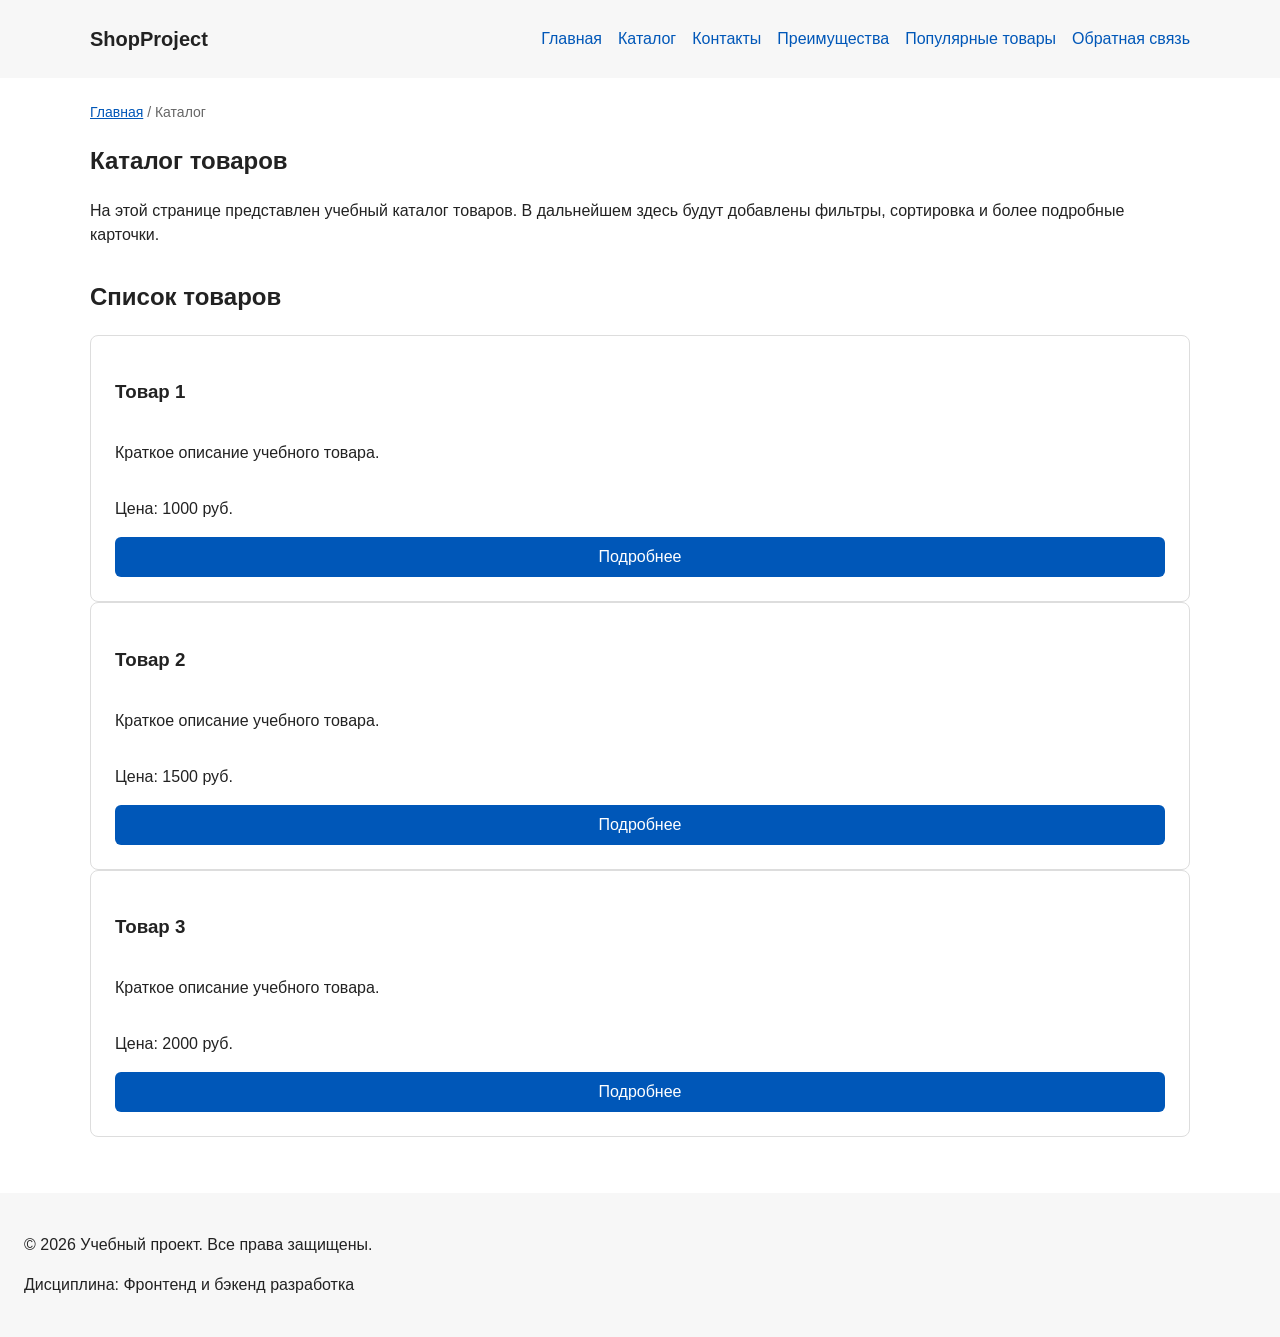
==== catalog.html @ b4f9ef1c "feat: add multi-page structure navigation and anchors" ====
<!DOCTYPE html>
<html lang="ru">
<head>
  <meta charset="UTF-8">
  <meta name="viewport" content="width=device-width, initial-scale=1.0">
  <meta name="description" content="Каталог товаров учебного интернет-магазина.">
  <title>Каталог товаров — Учебный интернет-магазин</title>
  <link rel="stylesheet" href="css/style.css">
</head>
<body>
  <header>
    <div class="site-header">
      <a class="site-logo" href="index.html">ShopProject</a>

      <nav class="site-nav" aria-label="Основная навигация">
        <ul class="site-nav__list">
          <li><a href="index.html">Главная</a></li>
          <li><a href="catalog.html">Каталог</a></li>
          <li><a href="contacts.html">Контакты</a></li>
          <li><a href="index.html#advantages">Преимущества</a></li>
          <li><a href="index.html#popular">Популярные товары</a></li>
          <li><a href="index.html#contacts">Обратная связь</a></li>
        </ul>
      </nav>
    </div>
  </header>

  <main>
    <nav class="breadcrumbs" aria-label="Хлебные крошки">
      <a href="index.html">Главная</a>
      <span>Каталог</span>
    </nav>

    <section class="section">
      <h1>Каталог товаров</h1>
      <p>
        На этой странице представлен учебный каталог товаров.
        В дальнейшем здесь будут добавлены фильтры, сортировка и более
        подробные карточки.
      </p>
    </section>

    <section class="section">
      <h2>Список товаров</h2>

      <article class="product-card">
        <h3>Товар 1</h3>
        <p>Краткое описание учебного товара.</p>
        <p>Цена: 1000 руб.</p>
        <a class="button" href="index.html#popular">Подробнее</a>
      </article>

      <article class="product-card">
        <h3>Товар 2</h3>
        <p>Краткое описание учебного товара.</p>
        <p>Цена: 1500 руб.</p>
        <a class="button" href="index.html#popular">Подробнее</a>
      </article>

      <article class="product-card">
        <h3>Товар 3</h3>
        <p>Краткое описание учебного товара.</p>
        <p>Цена: 2000 руб.</p>
        <a class="button" href="index.html#popular">Подробнее</a>
      </article>
    </section>
  </main>

  <footer>
    <p>&copy; 2026 Учебный проект. Все права защищены.</p>
    <p>Дисциплина: Фронтенд и бэкенд разработка</p>
  </footer>
</body>
</html>
---- css/style.css ----
/* ===============================
   1. Переменные проекта
   =============================== */

:root {
  /* Основные цвета проекта */
  --color-bg: #ffffff;
  --color-text: #222222;
  --color-muted: #666666;
  --color-primary: #0057b8;
  --color-primary-dark: #003f86;
  --color-border: #dddddd;
  --color-surface: #f7f7f7;
  --color-surface-accent: #eef5ff;
  --color-danger: #b00020;
  --color-success: #168a2f;
  --color-success-bg: #eefaf0;
  --color-white: #ffffff;
  --color-badge: #e65100;

  /* Отступы */
  --space-xs: 4px;
  --space-sm: 8px;
  --space-md: 16px;
  --space-lg: 24px;
  --space-xl: 32px;

  /* Скругления */
  --radius-sm: 6px;
  --radius-md: 8px;
  --radius-lg: 12px;

  /* Размеры */
  --container-width: 1100px;
}

/* ===============================
   2. Базовые стили
   =============================== */

* {
  box-sizing: border-box;
}

html {
  scroll-behavior: smooth;
}

body {
  margin: 0;
  font-family: Arial, sans-serif;
  line-height: 1.5;
  color: var(--color-text);
  background-color: var(--color-bg);
}

header,
main,
footer {
  padding: var(--space-lg);
}

header {
  background-color: var(--color-surface);
}

footer {
  background-color: var(--color-surface);
}

/* ===============================
   3. Общие элементы интерфейса 
   =============================== */

a {
  color: var(--color-primary);
}

a:hover {
  color: var(--color-primary-dark);
}

a:focus-visible {
  outline: 2px solid var(--color-primary);
  outline-offset: 3px;
}

.site-header {
  max-width: var(--container-width);
  margin: 0 auto;
  display: flex;
  justify-content: space-between;
  align-items: center;
  flex-wrap: wrap;
  gap: var(--space-md);
}

.site-logo {
  font-weight: bold;
  text-decoration: none;
  font-size: 1.25rem;
  color: var(--color-text);
}

.site-nav__list {
  padding: 0;
  margin: 0;
  list-style: none;
  display: flex;
  flex-wrap: wrap;
  gap: var(--space-md);
}

.site-nav__list a {
  color: var(--color-primary);
  text-decoration: none;
}

.site-nav__list a:hover {
  text-decoration: underline;
}

/* ===============================
   4. Сетка и карточки
   =============================== */

section {
  margin-bottom: var(--space-lg);
}

section h2 {
  margin-top: 0;
}

.hero {
  max-width: var(--container-width);
  margin: 0 auto var(--space-xl);
  padding: var(--space-xl) var(--space-lg);
  background-color: var(--color-surface-accent);
  border-radius: var(--radius-lg);
}

.section {
  max-width: var(--container-width);
  margin: 0 auto var(--space-xl);
}

.products-grid {
  display: grid;
  grid-template-columns: repeat(auto-fit, minmax(260px, 1fr));
  gap: var(--space-lg);
}

.product-card {
  position: relative;
  display: flex;
  flex-direction: column;
  padding: var(--space-lg);
  border: 1px solid var(--color-border);
  border-radius: var(--radius-md);
  background-color: var(--color-bg);
  transition: transform 0.2s ease, border-color 0.2s ease;
}

.product-card:hover {
  border-color: var(--color-primary);
  transform: translateY(-2px);
}

.product-card__badge {
  position: absolute;
  top: 12px;
  right: 12px;
  background-color: var(--color-badge);
  color: var(--color-white);
  font-size: 0.75rem;
  font-weight: bold;
  padding: 2px 8px;
  border-radius: var(--radius-sm);
  text-transform: uppercase;
}

.product-card__title {
  margin: 0 0 var(--space-sm);
}

.product-card__desc {
  margin: 0 0 var(--space-sm);
  color: var(--color-muted);
}

.product-card__price {
  font-weight: bold;
  margin: 0 0 var(--space-md);
  font-size: 1.1rem;
}

.product-card__button {
  margin-top: auto;
}

.button {
  display: inline-block;
  padding: var(--space-sm) var(--space-md);
  color: var(--color-white);
  background-color: var(--color-primary);
  text-decoration: none;
  border: none;
  border-radius: var(--radius-sm);
  cursor: pointer;
  text-align: center;
}

.button:hover {
  background-color: var(--color-primary-dark);
}

.button:focus-visible {
  outline: 2px solid var(--color-primary);
  outline-offset: 3px;
}

.button:disabled {
  opacity: 0.6;
  cursor: not-allowed;
}

.to-top {
  position: fixed;
  bottom: 24px;
  right: 24px;
  width: 44px;
  height: 44px;
  display: flex;
  align-items: center;
  justify-content: center;
  background-color: var(--color-primary);
  color: var(--color-white);
  text-decoration: none;
  border-radius: 50%;
  font-weight: bold;
  box-shadow: 0 2px 8px rgba(0, 0, 0, 0.2);
  z-index: 100;
}

.to-top:hover {
  background-color: var(--color-primary-dark);
}

.aside-info {
  max-width: var(--container-width);
  margin: 0 auto var(--space-xl);
  padding: var(--space-md);
  border-left: 4px solid var(--color-primary);
  background-color: var(--color-surface);
}

.success-message {
  max-width: var(--container-width);
  margin: var(--space-lg) auto;
  padding: var(--space-md);
  border-left: 4px solid var(--color-success);
  background-color: var(--color-success-bg);
}

/* ===============================
   5. Форма и модальное окно
   =============================== */

.order-dialog {
  width: min(100% - 32px, 560px);
  padding: var(--space-lg);
  border: none;
  border-radius: var(--radius-lg);
}

.order-dialog::backdrop {
  background-color: rgba(0, 0, 0, 0.5);
}

.form-field {
  margin-bottom: var(--space-md);
}

.form-field label {
  display: block;
  margin-bottom: var(--space-xs);
}

.form-field input,
.form-field select,
.form-field textarea {
  width: 100%;
  padding: 10px 12px;
  border: 1px solid var(--color-border);
  border-radius: var(--radius-sm);
  font: inherit;
}

.form-field input[type="checkbox"] {
  width: auto;
}

.form-field small {
  display: block;
  margin-top: var(--space-xs);
  color: var(--color-muted);
}

.form-field input:hover,
.form-field select:hover,
.form-field textarea:hover {
  border-color: var(--color-primary);
}

.form-field input:focus-visible,
.form-field select:focus-visible,
.form-field textarea:focus-visible,
.form-actions button:focus-visible {
  outline: 2px solid var(--color-primary);
  outline-offset: 3px;
}

[aria-invalid="true"] {
  border-color: var(--color-danger);
}

.form-actions {
  display: flex;
  gap: var(--space-md);
  margin-top: var(--space-lg);
}

.breadcrumbs {
  max-width: var(--container-width);
  margin: 0 auto var(--space-md);
  font-size: 14px;
  color: var(--color-muted);
}

.breadcrumbs a {
  color: var(--color-primary);
}

.breadcrumbs span::before {
  content: " / ";
  color: var(--color-muted);
}

:target {
  outline: 2px dashed var(--color-primary);
  outline-offset: 4px;
}
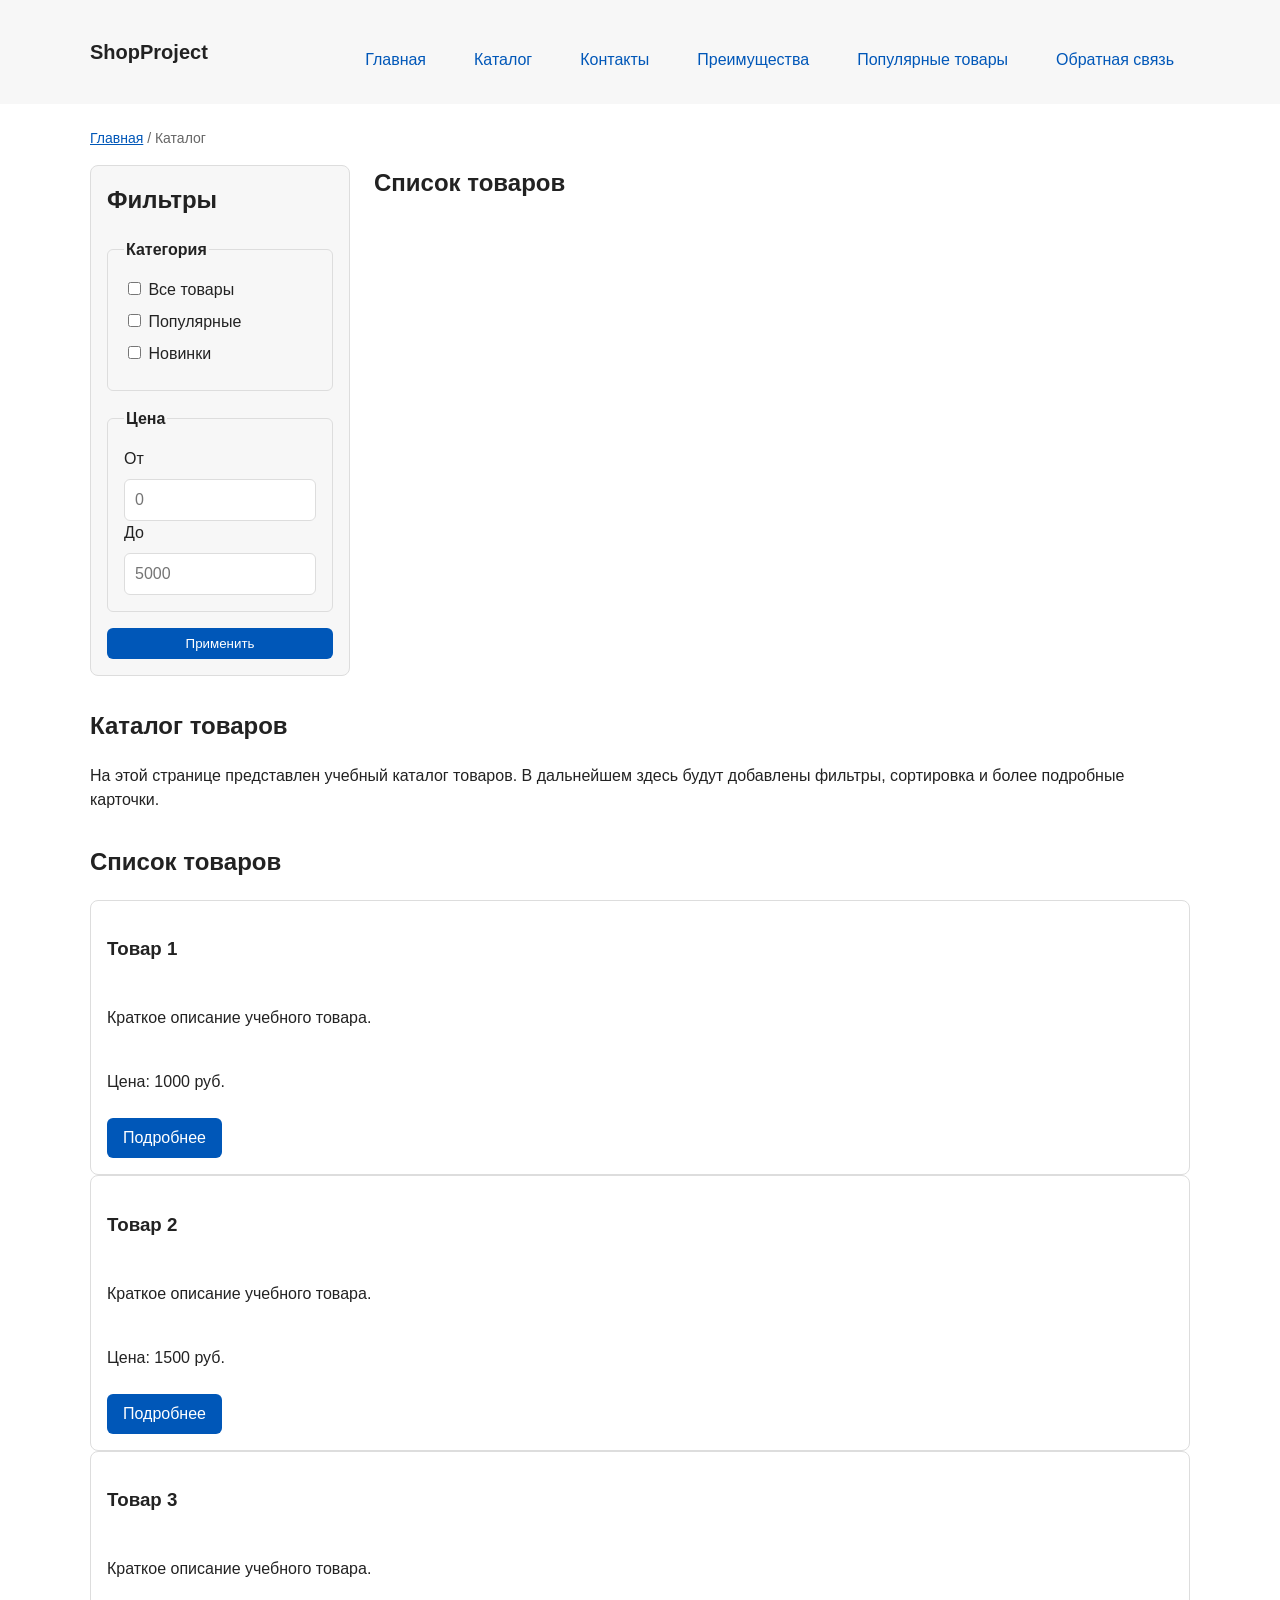
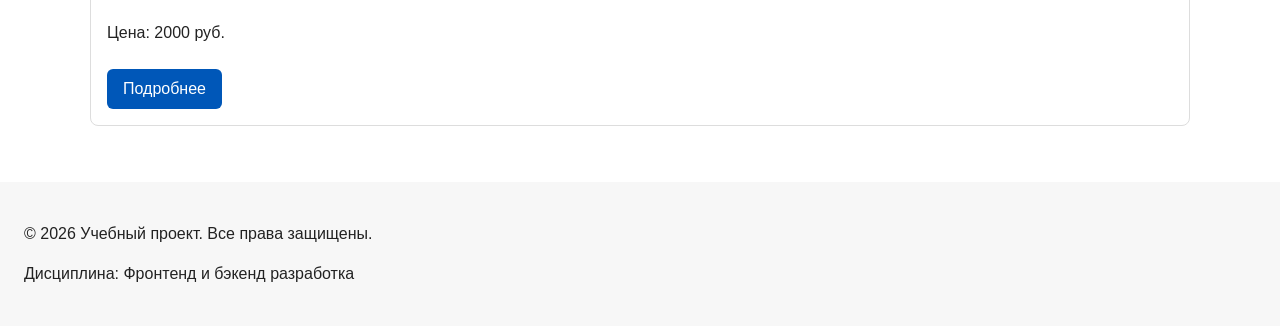
==== commit d490a1f3: "feat: add flex navigation and grid catalog layout" ====
--- a/catalog.html
+++ b/catalog.html
@@ -30,6 +30,54 @@
       <a href="index.html">Главная</a>
       <span>Каталог</span>
     </nav>
+
+    <section class="catalog-layout">
+      <aside class="catalog-filters">
+        <h2>Фильтры</h2>
+
+        <form class="filters-form" action="#" method="get">
+          <fieldset>
+            <legend>Категория</legend>
+
+            <label>
+              <input type="checkbox" name="category" value="all">
+              Все товары
+            </label>
+
+            <label>
+              <input type="checkbox" name="category" value="popular">
+              Популярные
+            </label>
+
+            <label>
+              <input type="checkbox" name="category" value="new">
+              Новинки
+            </label>
+          </fieldset>
+
+          <fieldset>
+            <legend>Цена</legend>
+
+            <label for="price-from">От</label>
+            <input id="price-from" name="price-from" type="number" min="0" placeholder="0">
+
+            <label for="price-to">До</label>
+            <input id="price-to" name="price-to" type="number" min="0" placeholder="5000">
+          </fieldset>
+
+          <button class="button" type="submit">Применить</button>
+        </form>
+      </aside>
+
+      <section class="catalog-products">
+        <h2>Список товаров</h2>
+
+        <div class="products-grid">
+          <!-- Карточки товаров -->
+        </div>
+      </section>
+    </section>
+
 
     <section class="section">
       <h1>Каталог товаров</h1>
--- a/css/style.css
+++ b/css/style.css
@@ -103,22 +103,30 @@
 }
 
 .site-nav__list {
-  padding: 0;
-  margin: 0;
-  list-style: none;
   display: flex;
   flex-wrap: wrap;
+  justify-content: center;
+  align-items: center;
   gap: var(--space-md);
-}
+  padding: 0;
+  margin: var(--space-md) 0 0;
+  list-style: none;
+}
+
 
 .site-nav__list a {
+  display: inline-block;
+  padding: var(--space-sm) var(--space-md);
   color: var(--color-primary);
   text-decoration: none;
+  border-radius: var(--radius-sm);
 }
 
 .site-nav__list a:hover {
-  text-decoration: underline;
-}
+  color: var(--color-white);
+  background-color: var(--color-primary);
+}
+
 
 /* ===============================
    4. Сетка и карточки
@@ -147,20 +155,29 @@
 
 .products-grid {
   display: grid;
-  grid-template-columns: repeat(auto-fit, minmax(260px, 1fr));
+  grid-template-columns: repeat(3, 1fr);
   gap: var(--space-lg);
 }
 
+
 .product-card {
-  position: relative;
   display: flex;
   flex-direction: column;
-  padding: var(--space-lg);
+  gap: var(--space-sm);
+  margin-bottom: 0;
+  padding: var(--space-md);
   border: 1px solid var(--color-border);
   border-radius: var(--radius-md);
   background-color: var(--color-bg);
-  transition: transform 0.2s ease, border-color 0.2s ease;
-}
+}
+
+
+.product-card .button {
+  margin-top: auto;
+  align-self: flex-start;
+}
+
+
 
 .product-card:hover {
   border-color: var(--color-primary);
@@ -352,3 +369,52 @@
   outline-offset: 4px;
 }
 
+.catalog-layout {
+  max-width: var(--container-width);
+  margin: 0 auto var(--space-xl);
+  display: grid;
+  grid-template-columns: 260px 1fr;
+  grid-template-areas: "filters products";
+  gap: var(--space-lg);
+}
+
+.catalog-filters {
+  grid-area: filters;
+  padding: var(--space-md);
+  border: 1px solid var(--color-border);
+  border-radius: var(--radius-md);
+  background-color: var(--color-surface);
+}
+
+.catalog-products {
+  grid-area: products;
+}
+
+.filters-form {
+  display: grid;
+  gap: var(--space-md);
+}
+
+.filters-form fieldset {
+  margin: 0;
+  padding: var(--space-md);
+  border: 1px solid var(--color-border);
+  border-radius: var(--radius-sm);
+}
+
+.filters-form legend {
+  font-weight: 700;
+}
+
+.filters-form label {
+  display: block;
+  margin-bottom: var(--space-sm);
+}
+
+.filters-form input[type="number"] {
+  width: 100%;
+  padding: 8px 10px;
+  border: 1px solid var(--color-border);
+  border-radius: var(--radius-sm);
+  font: inherit;
+}
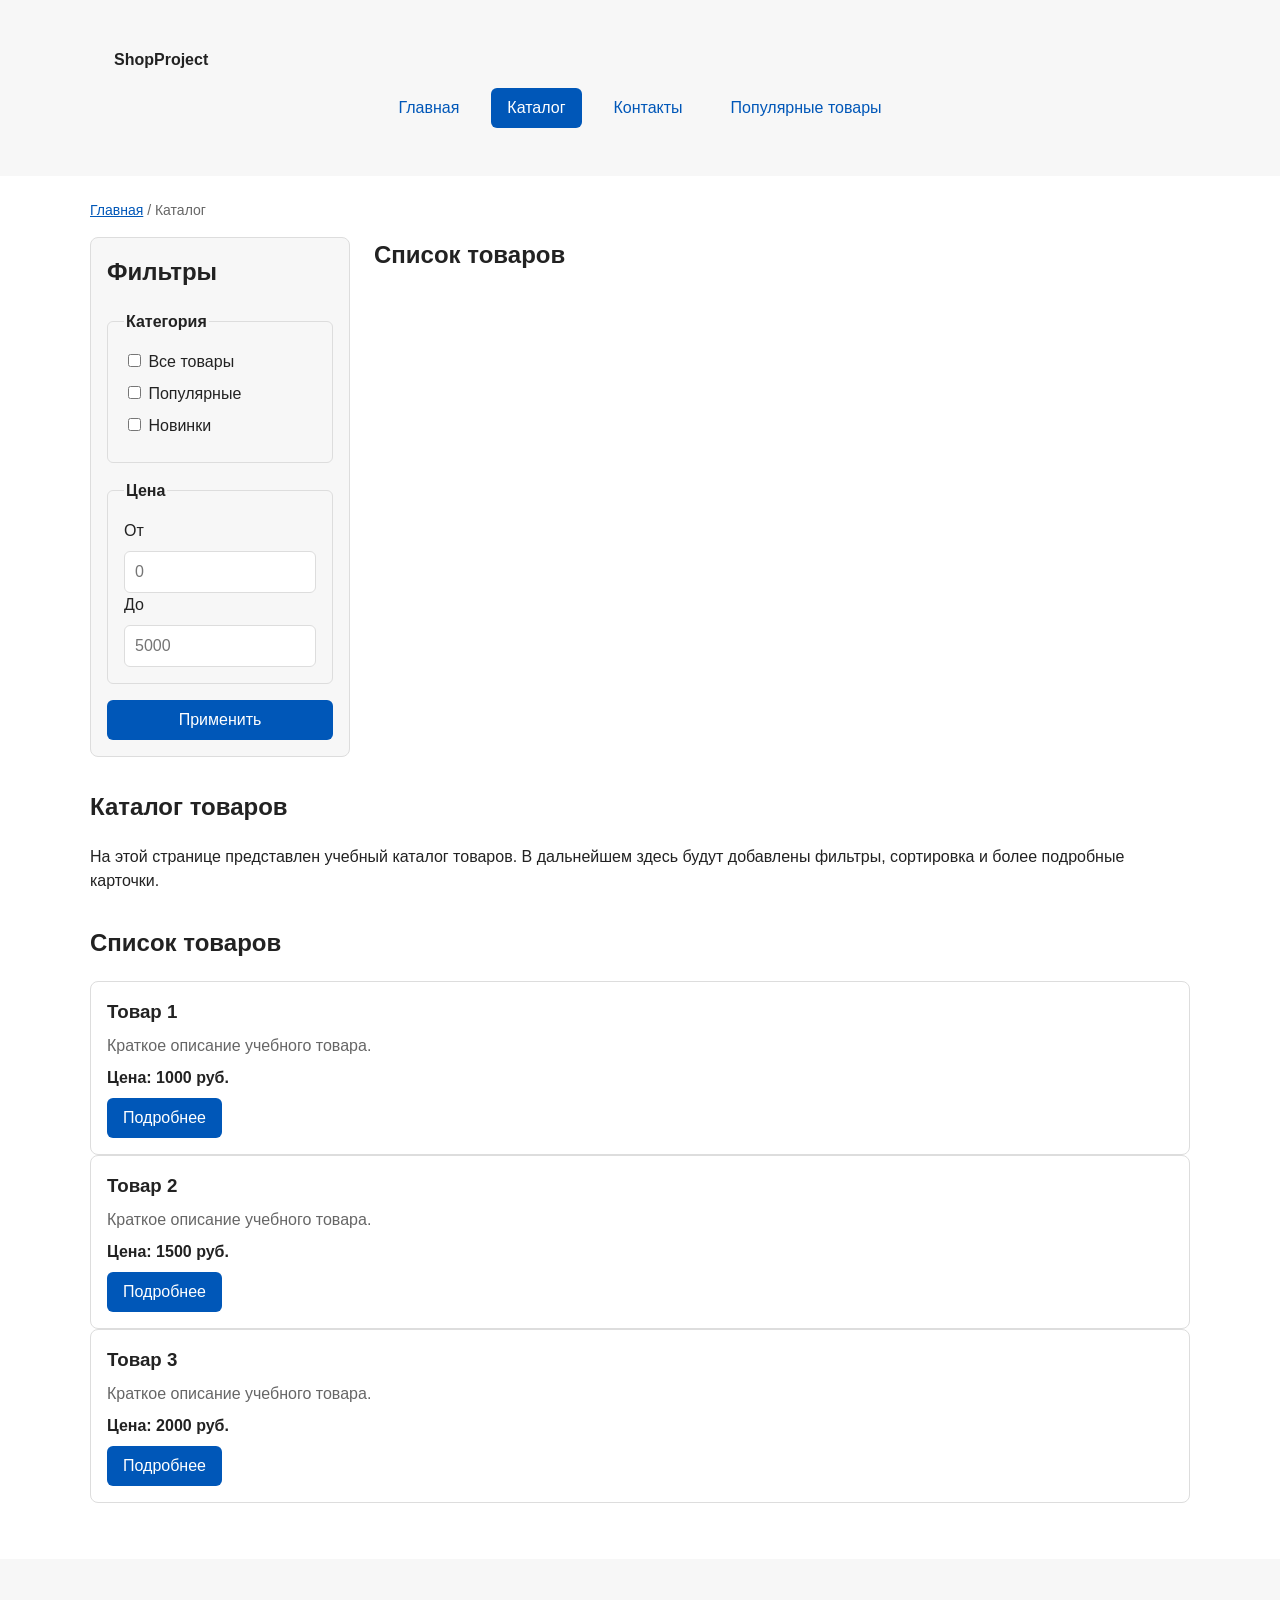
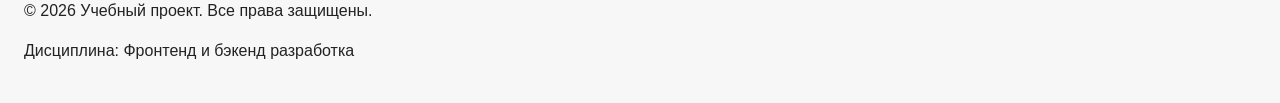
==== commit d157ab78: "refactor: apply BEM naming to CSS classes" ====
--- a/catalog.html
+++ b/catalog.html
@@ -8,18 +8,26 @@
   <link rel="stylesheet" href="css/style.css">
 </head>
 <body>
-  <header>
-    <div class="site-header">
-      <a class="site-logo" href="index.html">ShopProject</a>
+  <header class="site-header">
+    <div class="site-header__inner">
+      <a class="site-header__logo" href="index.html">ShopProject</a>
 
       <nav class="site-nav" aria-label="Основная навигация">
         <ul class="site-nav__list">
-          <li><a href="index.html">Главная</a></li>
-          <li><a href="catalog.html">Каталог</a></li>
-          <li><a href="contacts.html">Контакты</a></li>
-          <li><a href="index.html#advantages">Преимущества</a></li>
-          <li><a href="index.html#popular">Популярные товары</a></li>
-          <li><a href="index.html#contacts">Обратная связь</a></li>
+          <li class="site-nav__item">
+            <a class="site-nav__link" href="index.html">Главная</a>
+          </li>
+          <li class="site-nav__item">
+            <a class="site-nav__link site-nav__link--active" href="catalog.html">Каталог</a>
+          </li>
+          <li class="site-nav__item">
+            <a class="site-nav__link" href="contacts.html">Контакты</a>
+          </li>
+          <li class="site-nav__item">
+            <a class="site-nav__link" href="index.html#popular">
+              Популярные товары
+            </a>
+          </li>
         </ul>
       </nav>
     </div>
@@ -27,8 +35,8 @@
 
   <main>
     <nav class="breadcrumbs" aria-label="Хлебные крошки">
-      <a href="index.html">Главная</a>
-      <span>Каталог</span>
+      <a class="breadcrumbs__link" href="index.html">Главная</a>
+      <span class="breadcrumbs__current">Каталог</span>
     </nav>
 
     <section class="catalog-layout">
@@ -36,36 +44,36 @@
         <h2>Фильтры</h2>
 
         <form class="filters-form" action="#" method="get">
-          <fieldset>
-            <legend>Категория</legend>
+          <fieldset class="filters-form__group">
+            <legend class="filters-form__legend">Категория</legend>
 
-            <label>
+            <label class="filters-form__label">
               <input type="checkbox" name="category" value="all">
               Все товары
             </label>
 
-            <label>
+            <label class="filters-form__label">
               <input type="checkbox" name="category" value="popular">
               Популярные
             </label>
 
-            <label>
+            <label class="filters-form__label">
               <input type="checkbox" name="category" value="new">
               Новинки
             </label>
           </fieldset>
 
-          <fieldset>
-            <legend>Цена</legend>
+          <fieldset class="filters-form__group">
+            <legend class="filters-form__legend">Цена</legend>
 
-            <label for="price-from">От</label>
-            <input id="price-from" name="price-from" type="number" min="0" placeholder="0">
+            <label class="filters-form__label" for="price-from">От</label>
+            <input class="filters-form__input" id="price-from" name="price-from" type="number" min="0" placeholder="0">
 
-            <label for="price-to">До</label>
-            <input id="price-to" name="price-to" type="number" min="0" placeholder="5000">
+            <label class="filters-form__label" for="price-to">До</label>
+            <input class="filters-form__input" id="price-to" name="price-to" type="number" min="0" placeholder="5000">
           </fieldset>
 
-          <button class="button" type="submit">Применить</button>
+          <button class="button button--primary" type="submit">Применить</button>
         </form>
       </aside>
 
@@ -92,31 +100,31 @@
       <h2>Список товаров</h2>
 
       <article class="product-card">
-        <h3>Товар 1</h3>
-        <p>Краткое описание учебного товара.</p>
-        <p>Цена: 1000 руб.</p>
-        <a class="button" href="index.html#popular">Подробнее</a>
+        <h3 class="product-card__title">Товар 1</h3>
+        <p class="product-card__description">Краткое описание учебного товара.</p>
+        <p class="product-card__price">Цена: 1000 руб.</p>
+        <a class="button button--primary product-card__button" href="index.html#popular">Подробнее</a>
       </article>
 
       <article class="product-card">
-        <h3>Товар 2</h3>
-        <p>Краткое описание учебного товара.</p>
-        <p>Цена: 1500 руб.</p>
-        <a class="button" href="index.html#popular">Подробнее</a>
+        <h3 class="product-card__title">Товар 2</h3>
+        <p class="product-card__description">Краткое описание учебного товара.</p>
+        <p class="product-card__price">Цена: 1500 руб.</p>
+        <a class="button button--primary product-card__button" href="index.html#popular">Подробнее</a>
       </article>
 
       <article class="product-card">
-        <h3>Товар 3</h3>
-        <p>Краткое описание учебного товара.</p>
-        <p>Цена: 2000 руб.</p>
-        <a class="button" href="index.html#popular">Подробнее</a>
+        <h3 class="product-card__title">Товар 3</h3>
+        <p class="product-card__description">Краткое описание учебного товара.</p>
+        <p class="product-card__price">Цена: 2000 руб.</p>
+        <a class="button button--primary product-card__button" href="index.html#popular">Подробнее</a>
       </article>
     </section>
   </main>
 
-  <footer>
+  <footer class="site-footer">
     <p>&copy; 2026 Учебный проект. Все права защищены.</p>
     <p>Дисциплина: Фронтенд и бэкенд разработка</p>
   </footer>
 </body>
-</html>
+</html>
--- a/css/style.css
+++ b/css/style.css
@@ -64,7 +64,7 @@
   background-color: var(--color-surface);
 }
 
-footer {
+.site-footer {
   background-color: var(--color-surface);
 }
 
@@ -86,20 +86,19 @@
 }
 
 .site-header {
+  background-color: var(--color-surface);
+}
+
+.site-header__inner {
   max-width: var(--container-width);
   margin: 0 auto;
-  display: flex;
-  justify-content: space-between;
-  align-items: center;
-  flex-wrap: wrap;
-  gap: var(--space-md);
-}
-
-.site-logo {
-  font-weight: bold;
+  padding: var(--space-lg);
+}
+
+.site-header__logo {
+  font-weight: 700;
+  color: var(--color-text);
   text-decoration: none;
-  font-size: 1.25rem;
-  color: var(--color-text);
 }
 
 .site-nav__list {
@@ -113,8 +112,7 @@
   list-style: none;
 }
 
-
-.site-nav__list a {
+.site-nav__link {
   display: inline-block;
   padding: var(--space-sm) var(--space-md);
   color: var(--color-primary);
@@ -122,10 +120,21 @@
   border-radius: var(--radius-sm);
 }
 
-.site-nav__list a:hover {
+.site-nav__link:hover {
   color: var(--color-white);
   background-color: var(--color-primary);
 }
+
+.site-nav__link:focus-visible {
+  outline: 2px solid var(--color-primary);
+  outline-offset: 3px;
+}
+
+.site-nav__link--active {
+  color: var(--color-white);
+  background-color: var(--color-primary);
+}
+
 
 
 /* ===============================
@@ -164,72 +173,78 @@
   display: flex;
   flex-direction: column;
   gap: var(--space-sm);
-  margin-bottom: 0;
   padding: var(--space-md);
   border: 1px solid var(--color-border);
   border-radius: var(--radius-md);
   background-color: var(--color-bg);
 }
 
-
-.product-card .button {
+.product-card:hover {
+  border-color: var(--color-primary);
+}
+
+.product-card--featured {
+  border-color: var(--color-primary);
+}
+
+.product-card--discount {
+  border-color: var(--color-danger);
+}
+
+.product-card__title {
+  margin: 0;
+  color: var(--color-text);
+}
+
+.product-card__description {
+  margin: 0;
+  color: var(--color-muted);
+}
+
+.product-card__price {
+  margin: 0;
+  font-weight: 700;
+}
+
+.product-card--discount .product-card__price {
+  color: var(--color-danger);
+}
+
+.product-card__button {
   margin-top: auto;
   align-self: flex-start;
 }
 
-
-
-.product-card:hover {
-  border-color: var(--color-primary);
-  transform: translateY(-2px);
-}
-
-.product-card__badge {
-  position: absolute;
-  top: 12px;
-  right: 12px;
-  background-color: var(--color-badge);
-  color: var(--color-white);
-  font-size: 0.75rem;
-  font-weight: bold;
-  padding: 2px 8px;
-  border-radius: var(--radius-sm);
-  text-transform: uppercase;
-}
-
-.product-card__title {
-  margin: 0 0 var(--space-sm);
-}
-
-.product-card__desc {
-  margin: 0 0 var(--space-sm);
-  color: var(--color-muted);
-}
-
-.product-card__price {
-  font-weight: bold;
-  margin: 0 0 var(--space-md);
-  font-size: 1.1rem;
-}
-
-.product-card__button {
-  margin-top: auto;
-}
 
 .button {
   display: inline-block;
   padding: var(--space-sm) var(--space-md);
+  border: none;
+  border-radius: var(--radius-sm);
+  font: inherit;
+  text-decoration: none;
+  cursor: pointer;
+  text-align: center;
+}
+
+.button--primary {
   color: var(--color-white);
   background-color: var(--color-primary);
-  text-decoration: none;
-  border: none;
-  border-radius: var(--radius-sm);
-  cursor: pointer;
-  text-align: center;
-}
-
-.button:hover {
+}
+
+.button--primary:hover {
   background-color: var(--color-primary-dark);
+}
+
+.button--secondary {
+  color: var(--color-primary);
+  background-color: transparent;
+  border: 1px solid var(--color-primary);
+}
+
+.button--secondary:hover {
+  color: var(--color-white);
+  background-color: var(--color-primary);
 }
 
 .button:focus-visible {
@@ -237,7 +252,8 @@
   outline-offset: 3px;
 }
 
-.button:disabled {
+.button:disabled,
+.button--disabled {
   opacity: 0.6;
   cursor: not-allowed;
 }
@@ -295,18 +311,22 @@
   background-color: rgba(0, 0, 0, 0.5);
 }
 
-.form-field {
+.order-dialog__title {
+  margin-top: 0;
+}
+
+.order-form__field {
   margin-bottom: var(--space-md);
 }
 
-.form-field label {
+.order-form__label {
   display: block;
   margin-bottom: var(--space-xs);
 }
 
-.form-field input,
-.form-field select,
-.form-field textarea {
+.order-form__input,
+.order-form__select,
+.order-form__textarea {
   width: 100%;
   padding: 10px 12px;
   border: 1px solid var(--color-border);
@@ -314,26 +334,26 @@
   font: inherit;
 }
 
-.form-field input[type="checkbox"] {
+.order-form__checkbox {
   width: auto;
 }
 
-.form-field small {
+.order-form__hint {
   display: block;
   margin-top: var(--space-xs);
   color: var(--color-muted);
 }
 
-.form-field input:hover,
-.form-field select:hover,
-.form-field textarea:hover {
+.order-form__input:hover,
+.order-form__select:hover,
+.order-form__textarea:hover {
   border-color: var(--color-primary);
 }
 
-.form-field input:focus-visible,
-.form-field select:focus-visible,
-.form-field textarea:focus-visible,
-.form-actions button:focus-visible {
+.order-form__input:focus-visible,
+.order-form__select:focus-visible,
+.order-form__textarea:focus-visible,
+.order-form__checkbox:focus-visible {
   outline: 2px solid var(--color-primary);
   outline-offset: 3px;
 }
@@ -342,7 +362,7 @@
   border-color: var(--color-danger);
 }
 
-.form-actions {
+.order-form__actions {
   display: flex;
   gap: var(--space-md);
   margin-top: var(--space-lg);
@@ -355,11 +375,11 @@
   color: var(--color-muted);
 }
 
-.breadcrumbs a {
+.breadcrumbs__link {
   color: var(--color-primary);
 }
 
-.breadcrumbs span::before {
+.breadcrumbs__current::before {
   content: " / ";
   color: var(--color-muted);
 }
@@ -395,26 +415,26 @@
   gap: var(--space-md);
 }
 
-.filters-form fieldset {
+.filters-form__group {
   margin: 0;
   padding: var(--space-md);
   border: 1px solid var(--color-border);
   border-radius: var(--radius-sm);
 }
 
-.filters-form legend {
+.filters-form__legend {
   font-weight: 700;
 }
 
-.filters-form label {
+.filters-form__label {
   display: block;
   margin-bottom: var(--space-sm);
 }
 
-.filters-form input[type="number"] {
+.filters-form__input {
   width: 100%;
   padding: 8px 10px;
   border: 1px solid var(--color-border);
   border-radius: var(--radius-sm);
   font: inherit;
-}
+}
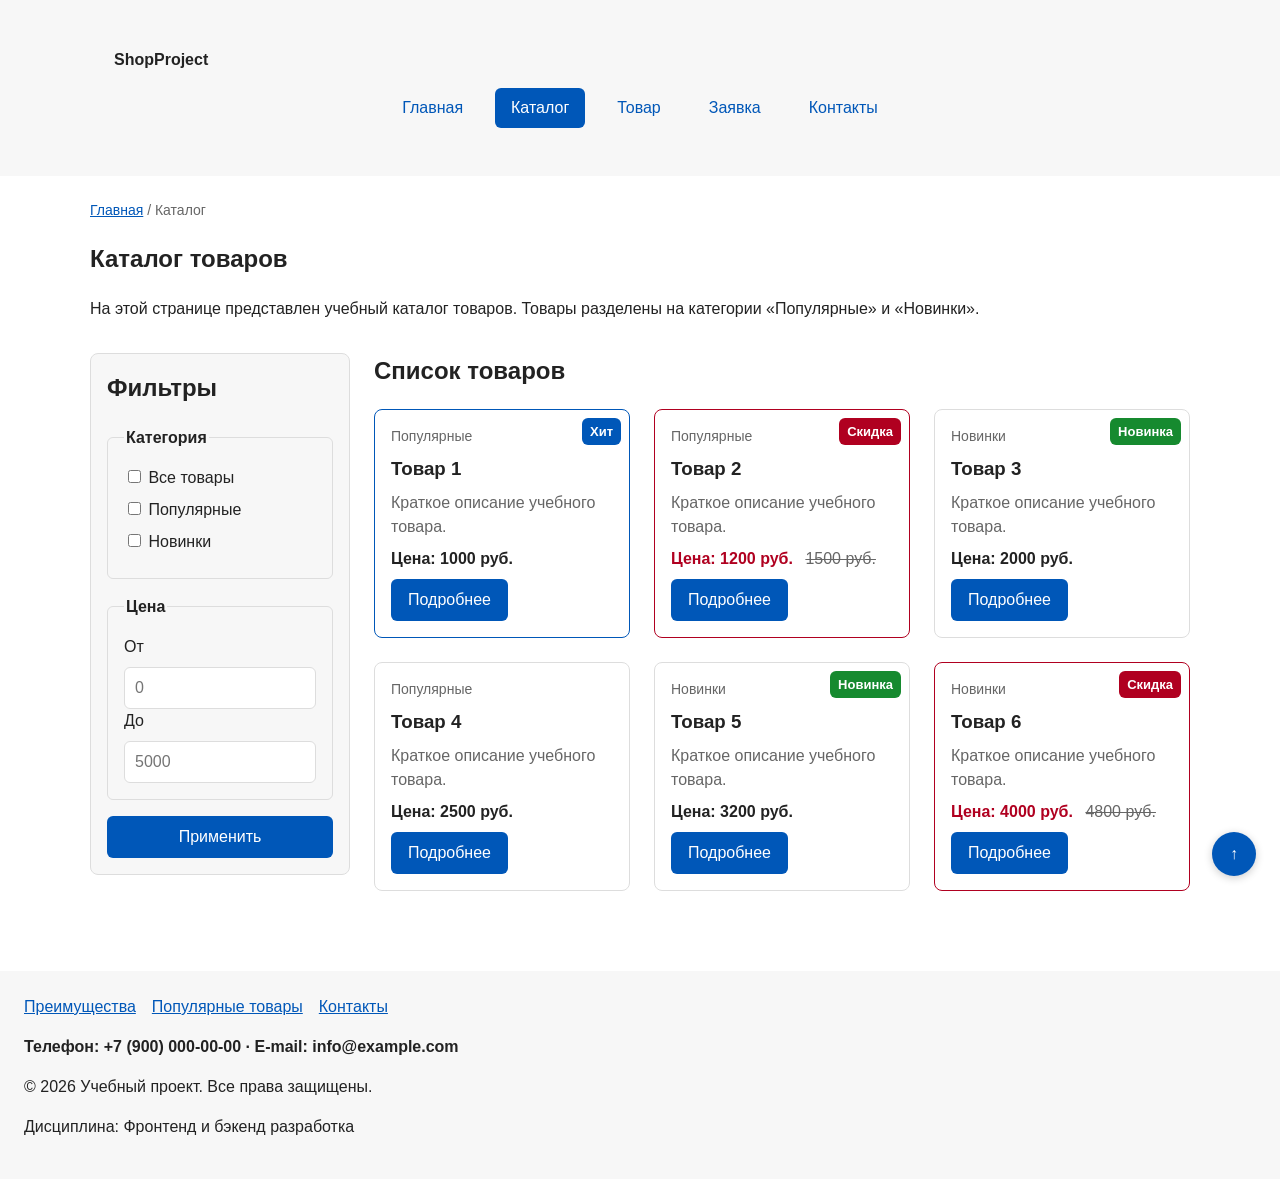
==== commit ead9d43f: "fix: prepare HTML CSS project for submission" ====
--- a/catalog.html
+++ b/catalog.html
@@ -18,15 +18,16 @@
             <a class="site-nav__link" href="index.html">Главная</a>
           </li>
           <li class="site-nav__item">
-            <a class="site-nav__link site-nav__link--active" href="catalog.html">Каталог</a>
+            <a class="site-nav__link site-nav__link--active" href="catalog.html" aria-current="page">Каталог</a>
+          </li>
+          <li class="site-nav__item">
+            <a class="site-nav__link" href="product.html">Товар</a>
+          </li>
+          <li class="site-nav__item">
+            <a class="site-nav__link" href="order.html">Заявка</a>
           </li>
           <li class="site-nav__item">
             <a class="site-nav__link" href="contacts.html">Контакты</a>
-          </li>
-          <li class="site-nav__item">
-            <a class="site-nav__link" href="index.html#popular">
-              Популярные товары
-            </a>
           </li>
         </ul>
       </nav>
@@ -38,6 +39,14 @@
       <a class="breadcrumbs__link" href="index.html">Главная</a>
       <span class="breadcrumbs__current">Каталог</span>
     </nav>
+
+    <section class="section">
+      <h1>Каталог товаров</h1>
+      <p>
+        На этой странице представлен учебный каталог товаров.
+        Товары разделены на категории «Популярные» и «Новинки».
+      </p>
+    </section>
 
     <section class="catalog-layout">
       <aside class="catalog-filters">
@@ -81,50 +90,76 @@
         <h2>Список товаров</h2>
 
         <div class="products-grid">
-          <!-- Карточки товаров -->
+          <article class="product-card product-card--featured">
+            <span class="product-card__badge product-card__badge--hit">Хит</span>
+            <p class="product-card__category">Популярные</p>
+            <h3 class="product-card__title">Товар 1</h3>
+            <p class="product-card__description">Краткое описание учебного товара.</p>
+            <p class="product-card__price">Цена: 1000 руб.</p>
+            <a class="button button--primary product-card__button" href="product.html">Подробнее</a>
+          </article>
+
+          <article class="product-card product-card--discount">
+            <span class="product-card__badge product-card__badge--sale">Скидка</span>
+            <p class="product-card__category">Популярные</p>
+            <h3 class="product-card__title">Товар 2</h3>
+            <p class="product-card__description">Краткое описание учебного товара.</p>
+            <p class="product-card__price">Цена: 1200 руб. <span class="product-card__old-price">1500 руб.</span></p>
+            <a class="button button--primary product-card__button" href="product.html">Подробнее</a>
+          </article>
+
+          <article class="product-card">
+            <span class="product-card__badge product-card__badge--new">Новинка</span>
+            <p class="product-card__category">Новинки</p>
+            <h3 class="product-card__title">Товар 3</h3>
+            <p class="product-card__description">Краткое описание учебного товара.</p>
+            <p class="product-card__price">Цена: 2000 руб.</p>
+            <a class="button button--primary product-card__button" href="product.html">Подробнее</a>
+          </article>
+
+          <article class="product-card">
+            <p class="product-card__category">Популярные</p>
+            <h3 class="product-card__title">Товар 4</h3>
+            <p class="product-card__description">Краткое описание учебного товара.</p>
+            <p class="product-card__price">Цена: 2500 руб.</p>
+            <a class="button button--primary product-card__button" href="product.html">Подробнее</a>
+          </article>
+
+          <article class="product-card">
+            <span class="product-card__badge product-card__badge--new">Новинка</span>
+            <p class="product-card__category">Новинки</p>
+            <h3 class="product-card__title">Товар 5</h3>
+            <p class="product-card__description">Краткое описание учебного товара.</p>
+            <p class="product-card__price">Цена: 3200 руб.</p>
+            <a class="button button--primary product-card__button" href="product.html">Подробнее</a>
+          </article>
+
+          <article class="product-card product-card--discount">
+            <span class="product-card__badge product-card__badge--sale">Скидка</span>
+            <p class="product-card__category">Новинки</p>
+            <h3 class="product-card__title">Товар 6</h3>
+            <p class="product-card__description">Краткое описание учебного товара.</p>
+            <p class="product-card__price">Цена: 4000 руб. <span class="product-card__old-price">4800 руб.</span></p>
+            <a class="button button--primary product-card__button" href="product.html">Подробнее</a>
+          </article>
         </div>
       </section>
-    </section>
-
-
-    <section class="section">
-      <h1>Каталог товаров</h1>
-      <p>
-        На этой странице представлен учебный каталог товаров.
-        В дальнейшем здесь будут добавлены фильтры, сортировка и более
-        подробные карточки.
-      </p>
-    </section>
-
-    <section class="section">
-      <h2>Список товаров</h2>
-
-      <article class="product-card">
-        <h3 class="product-card__title">Товар 1</h3>
-        <p class="product-card__description">Краткое описание учебного товара.</p>
-        <p class="product-card__price">Цена: 1000 руб.</p>
-        <a class="button button--primary product-card__button" href="index.html#popular">Подробнее</a>
-      </article>
-
-      <article class="product-card">
-        <h3 class="product-card__title">Товар 2</h3>
-        <p class="product-card__description">Краткое описание учебного товара.</p>
-        <p class="product-card__price">Цена: 1500 руб.</p>
-        <a class="button button--primary product-card__button" href="index.html#popular">Подробнее</a>
-      </article>
-
-      <article class="product-card">
-        <h3 class="product-card__title">Товар 3</h3>
-        <p class="product-card__description">Краткое описание учебного товара.</p>
-        <p class="product-card__price">Цена: 2000 руб.</p>
-        <a class="button button--primary product-card__button" href="index.html#popular">Подробнее</a>
-      </article>
     </section>
   </main>
 
   <footer class="site-footer">
+    <nav class="site-footer__nav" aria-label="Разделы главной страницы">
+      <ul class="site-footer__list">
+        <li class="site-footer__item"><a class="site-footer__link" href="index.html#advantages">Преимущества</a></li>
+        <li class="site-footer__item"><a class="site-footer__link" href="index.html#popular">Популярные товары</a></li>
+        <li class="site-footer__item"><a class="site-footer__link" href="index.html#contacts">Контакты</a></li>
+      </ul>
+    </nav>
+    <p class="site-footer__contacts">Телефон: +7 (900) 000-00-00 · E-mail: info@example.com</p>
     <p>&copy; 2026 Учебный проект. Все права защищены.</p>
     <p>Дисциплина: Фронтенд и бэкенд разработка</p>
   </footer>
+
+  <a href="#" class="to-top" aria-label="Наверх">↑</a>
 </body>
-</html>+</html>
--- a/css/style.css
+++ b/css/style.css
@@ -170,6 +170,7 @@
 
 
 .product-card {
+  position: relative;
   display: flex;
   flex-direction: column;
   gap: var(--space-sm);
@@ -215,11 +216,54 @@
   align-self: flex-start;
 }
 
+.product-card__category {
+  margin: 0;
+  font-size: 14px;
+  color: var(--color-muted);
+}
+
+.product-card__old-price {
+  margin-left: var(--space-sm);
+  font-weight: 400;
+  color: var(--color-muted);
+  text-decoration: line-through;
+}
+
+.product-card__actions {
+  display: flex;
+  flex-wrap: wrap;
+  gap: var(--space-sm);
+  margin-top: auto;
+}
+
+.product-card__badge {
+  position: absolute;
+  top: var(--space-sm);
+  right: var(--space-sm);
+  padding: var(--space-xs) var(--space-sm);
+  font-size: 13px;
+  font-weight: 700;
+  color: var(--color-white);
+  border-radius: var(--radius-sm);
+}
+
+.product-card__badge--hit {
+  background-color: var(--color-primary);
+}
+
+.product-card__badge--sale {
+  background-color: var(--color-danger);
+}
+
+.product-card__badge--new {
+  background-color: var(--color-success);
+}
+
 
 .button {
   display: inline-block;
   padding: var(--space-sm) var(--space-md);
-  border: none;
+  border: 1px solid transparent;
   border-radius: var(--radius-sm);
   font: inherit;
   text-decoration: none;
@@ -399,6 +443,9 @@
 }
 
 .catalog-filters {
+  position: sticky;
+  top: var(--space-lg);
+  align-self: start;
   grid-area: filters;
   padding: var(--space-md);
   border: 1px solid var(--color-border);
@@ -437,4 +484,175 @@
   border: 1px solid var(--color-border);
   border-radius: var(--radius-sm);
   font: inherit;
-}+}
+
+/* ===============================
+   6. Подвал, товар, заявка и FAQ
+   =============================== */
+
+.site-footer__list {
+  display: flex;
+  flex-wrap: wrap;
+  gap: var(--space-md);
+  padding: 0;
+  margin: 0 0 var(--space-md);
+  list-style: none;
+}
+
+.site-footer__contacts {
+  font-weight: 700;
+}
+
+.breadcrumbs__link--inner::before {
+  content: "/";
+  display: inline-block;
+  padding: 0 0.3em;
+  color: var(--color-muted);
+}
+
+.product {
+  max-width: var(--container-width);
+  margin: 0 auto var(--space-xl);
+  display: grid;
+  grid-template-columns: 1fr 1fr;
+  gap: var(--space-xl);
+  align-items: start;
+}
+
+.product__media {
+  position: relative;
+}
+
+.product__image {
+  display: block;
+  width: 100%;
+  height: auto;
+  border: 1px solid var(--color-border);
+  border-radius: var(--radius-lg);
+}
+
+.product__badge {
+  position: absolute;
+  top: var(--space-md);
+  left: var(--space-md);
+  padding: var(--space-xs) var(--space-sm);
+  font-weight: 700;
+  color: var(--color-white);
+  background-color: var(--color-badge);
+  border-radius: var(--radius-sm);
+}
+
+.product__info {
+  display: flex;
+  flex-direction: column;
+  align-items: flex-start;
+  gap: var(--space-sm);
+}
+
+.product__category,
+.product__title,
+.product__description,
+.product__price,
+.product__stock {
+  margin: 0;
+}
+
+.product__category {
+  color: var(--color-muted);
+}
+
+.product__price {
+  font-size: 28px;
+  font-weight: 700;
+}
+
+.product__stock {
+  color: var(--color-success);
+}
+
+.product-table {
+  width: 100%;
+  border-collapse: collapse;
+}
+
+.product-table__caption {
+  margin-bottom: var(--space-sm);
+  font-weight: 700;
+  text-align: left;
+}
+
+.product-table__head,
+.product-table__cell {
+  padding: var(--space-sm) var(--space-md);
+  border: 1px solid var(--color-border);
+  text-align: left;
+}
+
+.product-table__head {
+  background-color: var(--color-surface-accent);
+}
+
+.product-table tbody tr:nth-child(even) {
+  background-color: var(--color-surface);
+}
+
+.reviews {
+  display: grid;
+  grid-template-columns: repeat(2, 1fr);
+  gap: var(--space-lg);
+}
+
+.review {
+  padding: var(--space-md);
+  border: 1px solid var(--color-border);
+  border-radius: var(--radius-md);
+}
+
+.review__author,
+.review__rating,
+.review__text {
+  margin: 0 0 var(--space-sm);
+}
+
+.review__rating {
+  color: var(--color-badge);
+  font-weight: 700;
+}
+
+.order-form--page {
+  max-width: 640px;
+  padding: var(--space-lg);
+  border: 1px solid var(--color-border);
+  border-radius: var(--radius-lg);
+  background-color: var(--color-surface);
+}
+
+.faq__item {
+  margin-bottom: var(--space-sm);
+  border: 1px solid var(--color-border);
+  border-radius: var(--radius-md);
+}
+
+.faq__item[open] {
+  border-color: var(--color-primary);
+}
+
+.faq__question {
+  padding: var(--space-md);
+  font-weight: 700;
+  cursor: pointer;
+}
+
+.faq__question:hover {
+  color: var(--color-primary);
+}
+
+.faq__question:focus-visible {
+  outline: 2px solid var(--color-primary);
+  outline-offset: 3px;
+}
+
+.faq__answer {
+  margin: 0;
+  padding: 0 var(--space-md) var(--space-md);
+}
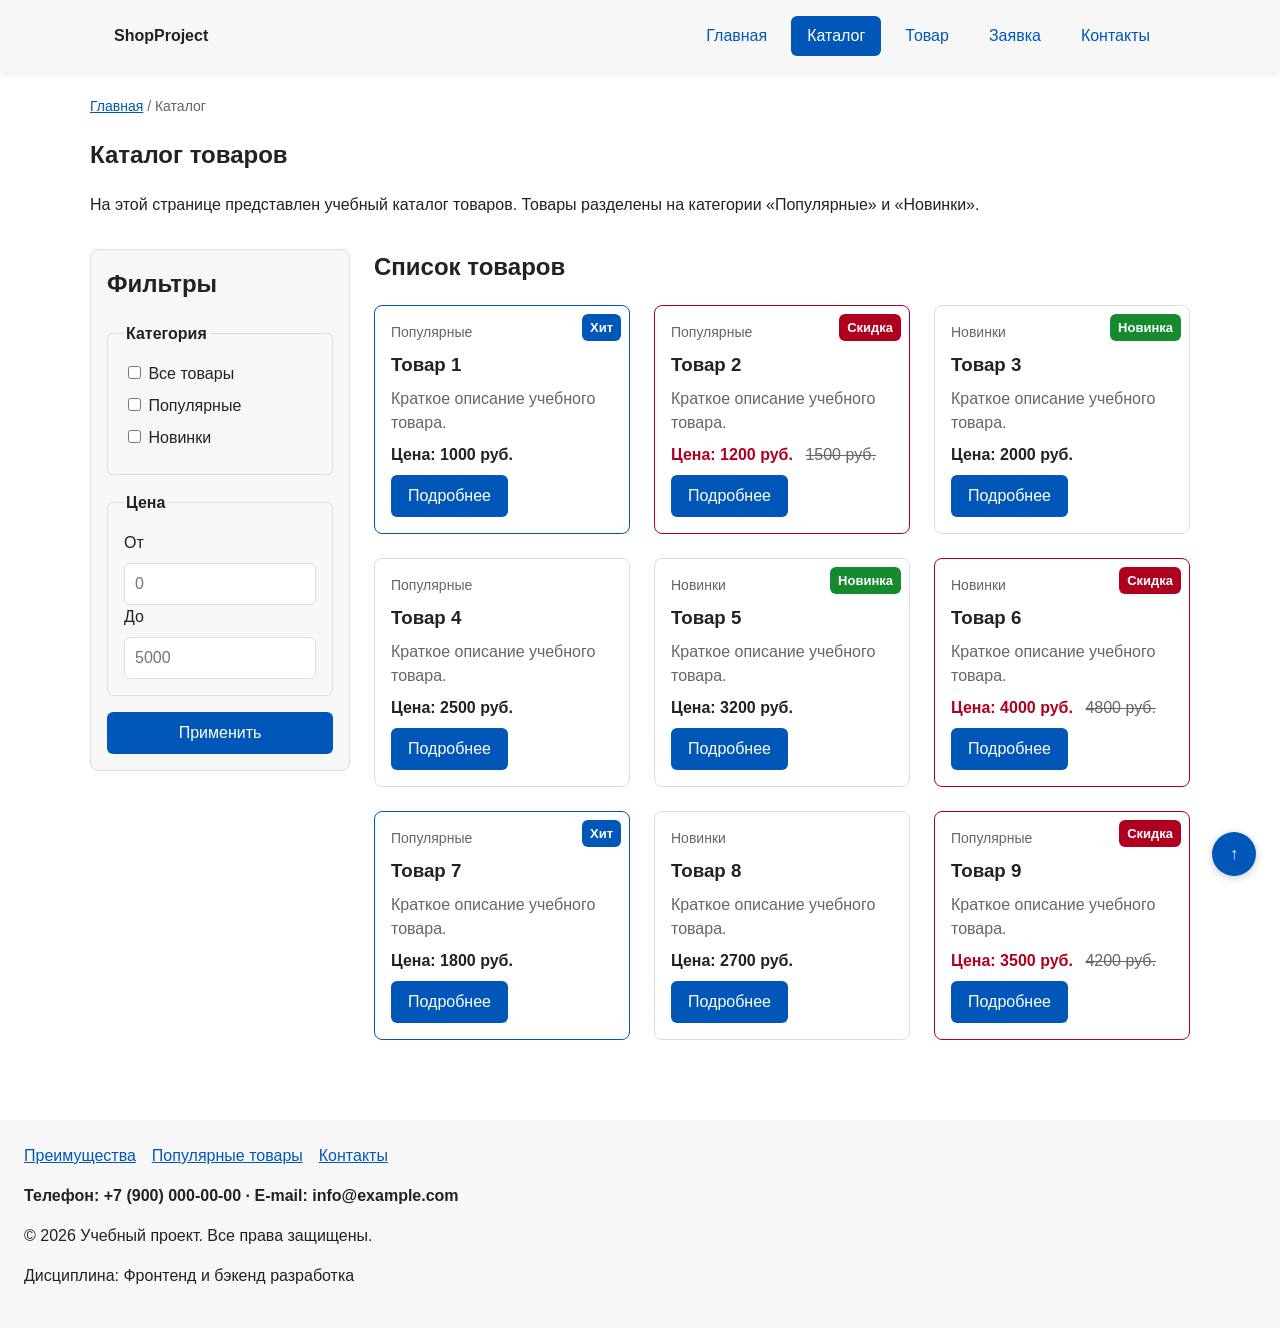
==== commit 44a51c1a: "Обновил под кр 8" ====
--- a/catalog.html
+++ b/catalog.html
@@ -142,6 +142,32 @@
             <p class="product-card__price">Цена: 4000 руб. <span class="product-card__old-price">4800 руб.</span></p>
             <a class="button button--primary product-card__button" href="product.html">Подробнее</a>
           </article>
+
+          <article class="product-card product-card--featured">
+            <span class="product-card__badge product-card__badge--hit">Хит</span>
+            <p class="product-card__category">Популярные</p>
+            <h3 class="product-card__title">Товар 7</h3>
+            <p class="product-card__description">Краткое описание учебного товара.</p>
+            <p class="product-card__price">Цена: 1800 руб.</p>
+            <a class="button button--primary product-card__button" href="product.html">Подробнее</a>
+          </article>
+
+          <article class="product-card">
+            <p class="product-card__category">Новинки</p>
+            <h3 class="product-card__title">Товар 8</h3>
+            <p class="product-card__description">Краткое описание учебного товара.</p>
+            <p class="product-card__price">Цена: 2700 руб.</p>
+            <a class="button button--primary product-card__button" href="product.html">Подробнее</a>
+          </article>
+
+          <article class="product-card product-card--discount">
+            <span class="product-card__badge product-card__badge--sale">Скидка</span>
+            <p class="product-card__category">Популярные</p>
+            <h3 class="product-card__title">Товар 9</h3>
+            <p class="product-card__description">Краткое описание учебного товара.</p>
+            <p class="product-card__price">Цена: 3500 руб. <span class="product-card__old-price">4200 руб.</span></p>
+            <a class="button button--primary product-card__button" href="product.html">Подробнее</a>
+          </article>
         </div>
       </section>
     </section>
--- a/css/style.css
+++ b/css/style.css
@@ -32,6 +32,7 @@
 
   /* Размеры */
   --container-width: 1100px;
+  --header-height: 72px;
 }
 
 /* ===============================
@@ -44,6 +45,7 @@
 
 html {
   scroll-behavior: smooth;
+  scroll-padding-top: calc(var(--header-height) + var(--space-md));
 }
 
 body {
@@ -52,6 +54,7 @@
   line-height: 1.5;
   color: var(--color-text);
   background-color: var(--color-bg);
+  padding-top: var(--header-height);
 }
 
 header,
@@ -86,13 +89,25 @@
 }
 
 .site-header {
+  position: fixed;
+  top: 0;
+  left: 0;
+  right: 0;
+  z-index: 200;
+  padding: 0;
   background-color: var(--color-surface);
+  box-shadow: 0 2px 8px rgba(0, 0, 0, 0.08);
 }
 
 .site-header__inner {
-  max-width: var(--container-width);
+  display: flex;
+  justify-content: space-between;
+  align-items: center;
+  gap: var(--space-md);
+  max-width: var(--container-width);
+  height: var(--header-height);
   margin: 0 auto;
-  padding: var(--space-lg);
+  padding: 0 var(--space-lg);
 }
 
 .site-header__logo {
@@ -106,9 +121,9 @@
   flex-wrap: wrap;
   justify-content: center;
   align-items: center;
-  gap: var(--space-md);
+  gap: var(--space-sm);
   padding: 0;
-  margin: var(--space-md) 0 0;
+  margin: 0;
   list-style: none;
 }
 
@@ -444,8 +459,10 @@
 
 .catalog-filters {
   position: sticky;
-  top: var(--space-lg);
+  top: calc(var(--header-height) + var(--space-md));
   align-self: start;
+  max-height: calc(100vh - var(--header-height) - var(--space-xl));
+  overflow-y: auto;
   grid-area: filters;
   padding: var(--space-md);
   border: 1px solid var(--color-border);
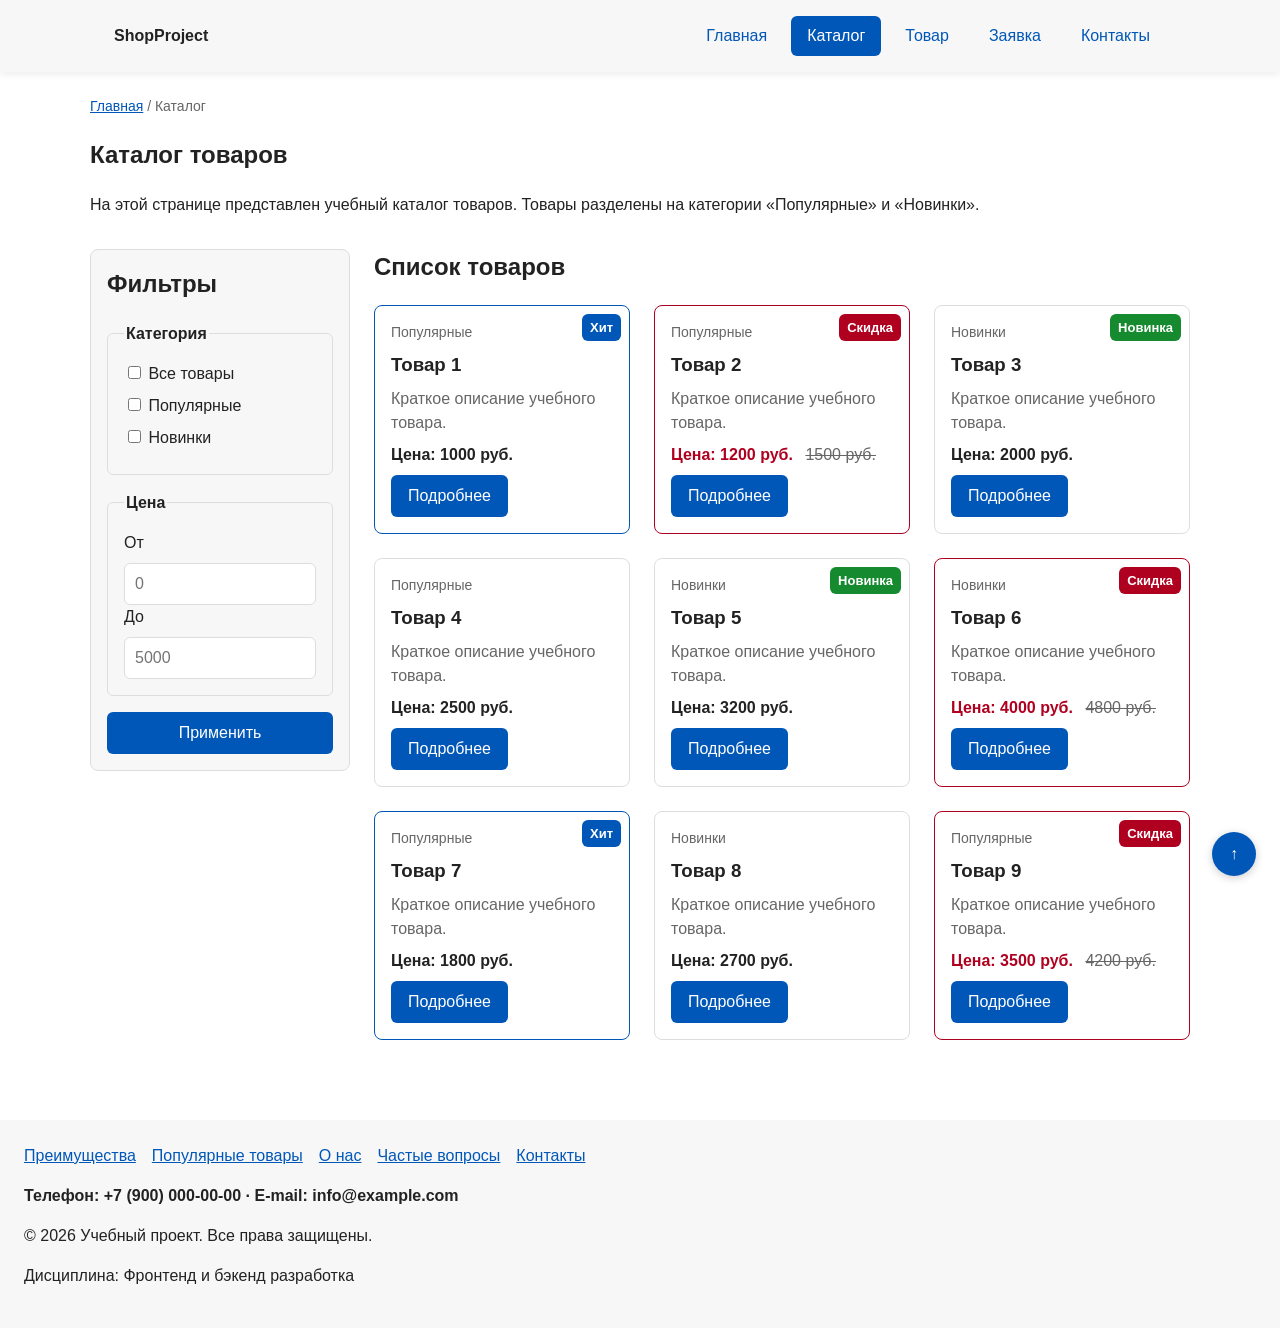
==== commit d53ab960: "Контрольная 2" ====
--- a/catalog.html
+++ b/catalog.html
@@ -178,6 +178,8 @@
       <ul class="site-footer__list">
         <li class="site-footer__item"><a class="site-footer__link" href="index.html#advantages">Преимущества</a></li>
         <li class="site-footer__item"><a class="site-footer__link" href="index.html#popular">Популярные товары</a></li>
+        <li class="site-footer__item"><a class="site-footer__link" href="index.html#about">О нас</a></li>
+        <li class="site-footer__item"><a class="site-footer__link" href="index.html#faq">Частые вопросы</a></li>
         <li class="site-footer__item"><a class="site-footer__link" href="index.html#contacts">Контакты</a></li>
       </ul>
     </nav>
--- a/css/style.css
+++ b/css/style.css
@@ -673,3 +673,46 @@
   margin: 0;
   padding: 0 var(--space-md) var(--space-md);
 }
+
+.faq__more {
+  margin: var(--space-md) 0 0;
+}
+
+.about__content {
+  display: grid;
+  grid-template-columns: 1fr 1fr;
+  gap: var(--space-xl);
+  align-items: center;
+}
+
+.about__text p {
+  margin: 0 0 var(--space-md);
+}
+
+.about__stats {
+  display: grid;
+  grid-template-columns: repeat(2, 1fr);
+  gap: var(--space-md);
+  padding: 0;
+  margin: 0;
+  list-style: none;
+}
+
+.about__stat {
+  display: flex;
+  flex-direction: column;
+  gap: var(--space-xs);
+  padding: var(--space-md);
+  border-radius: var(--radius-md);
+  background-color: var(--color-surface-accent);
+}
+
+.about__value {
+  font-size: 24px;
+  font-weight: 700;
+  color: var(--color-primary);
+}
+
+.about__label {
+  color: var(--color-muted);
+}
